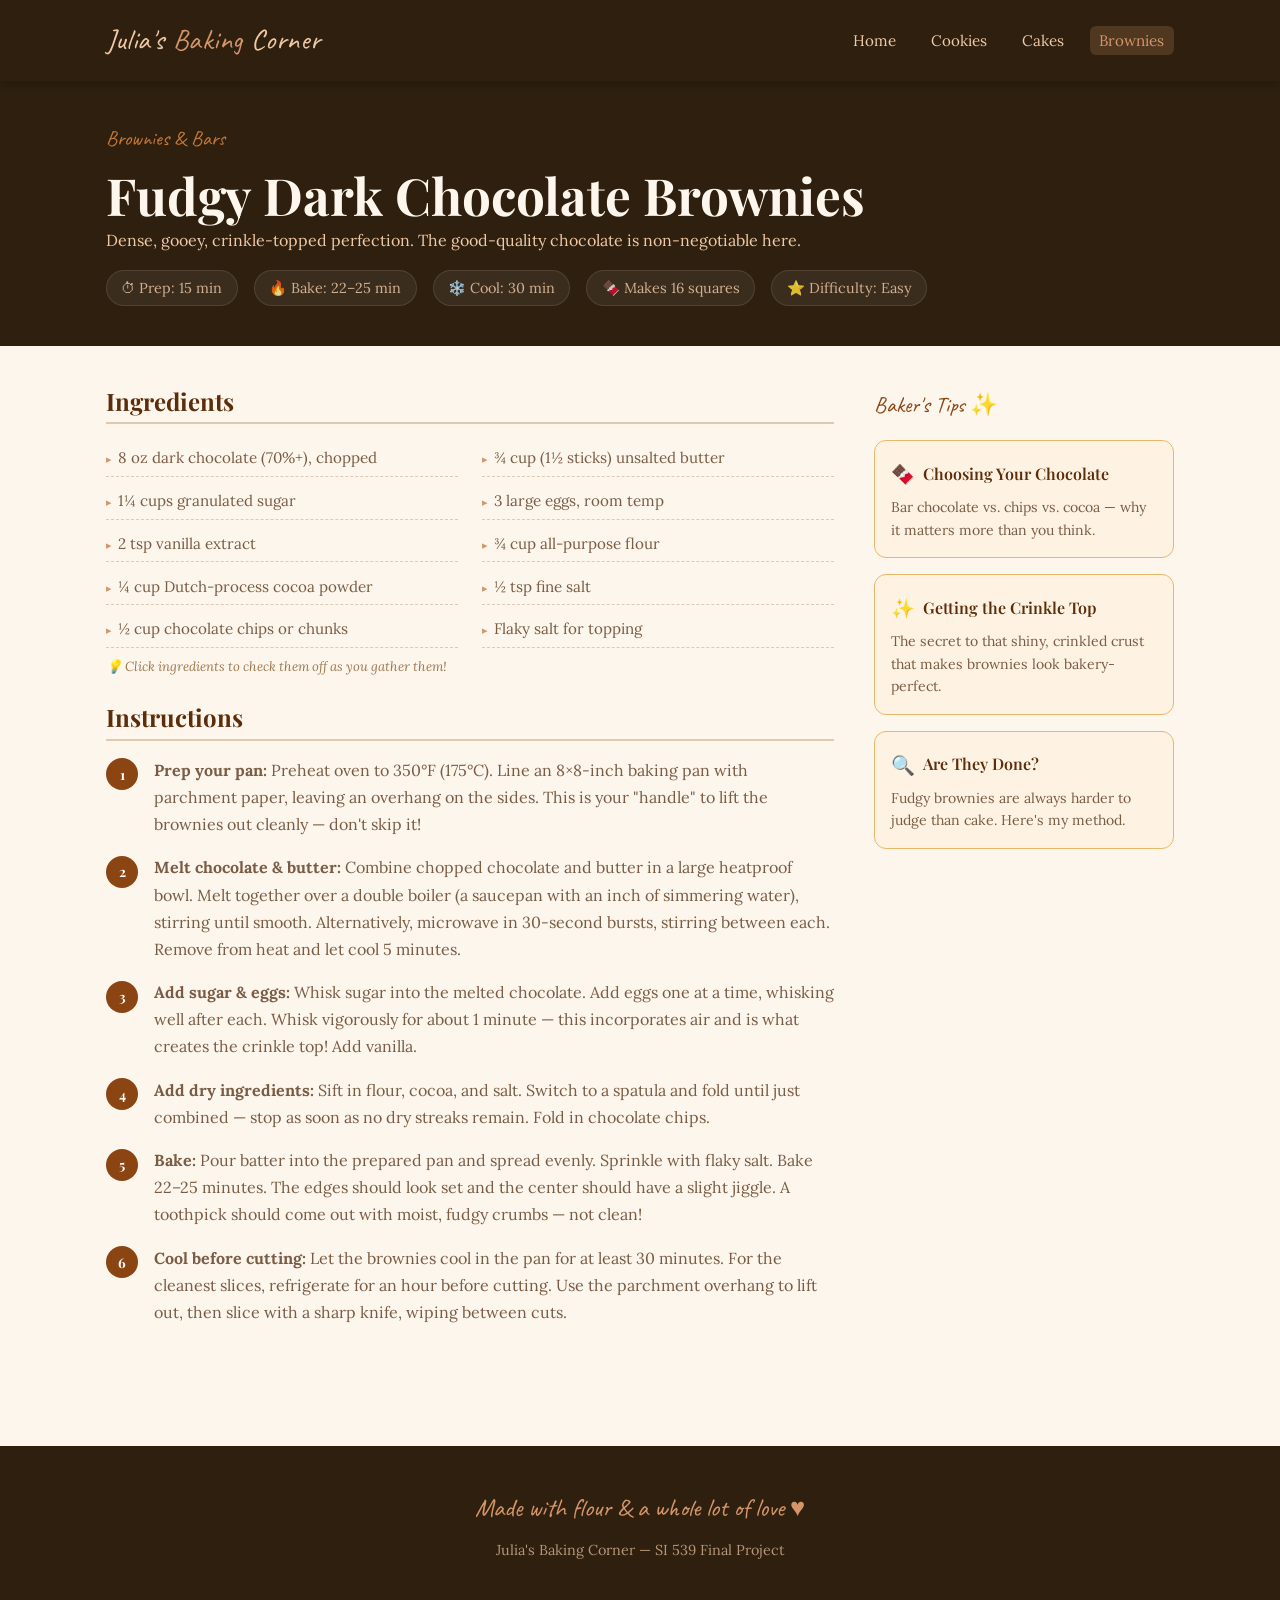
==== brownies.html @ 5f2f57ef "Add files via upload" ====
<!DOCTYPE html>
<html lang="en">
<head>
  <meta charset="UTF-8" />
  <meta name="viewport" content="width=device-width, initial-scale=1.0" />
  <title>Fudgy Dark Chocolate Brownies — Julia's Baking Corner</title>
  <link rel="preconnect" href="https://fonts.googleapis.com" />
  <link rel="preconnect" href="https://fonts.gstatic.com" crossorigin />
  <link href="https://fonts.googleapis.com/css2?family=Playfair+Display:ital,wght@0,400;0,700;1,400&family=Lora:ital,wght@0,400;0,600;1,400&family=Caveat:wght@400;600&display=swap" rel="stylesheet" />
  <link rel="stylesheet" href="css/style.css" />
</head>
<body>

  <!-- HEADER -->
  <header class="site-header" role="banner">
    <div class="container">
      <a href="index.html" class="site-logo">Julia's <span>Baking</span> Corner</a>
      <nav class="site-nav" aria-label="Main navigation">
        <ul>
          <li><a href="index.html">Home</a></li>
          <li><a href="cookies.html">Cookies</a></li>
          <li><a href="cakes.html">Cakes</a></li>
          <li><a href="brownies.html" class="active">Brownies</a></li>
        </ul>
      </nav>
    </div>
  </header>

  <!-- RECIPE HERO -->
  <section class="recipe-page-hero" aria-labelledby="recipe-title">
    <div class="container">
      <span class="handwritten">Brownies &amp; Bars</span>
      <h1 id="recipe-title">Fudgy Dark Chocolate Brownies</h1>
      <p>Dense, gooey, crinkle-topped perfection. The good-quality chocolate is non-negotiable here.</p>
      <div class="recipe-meta-bar" aria-label="Recipe details">
        <span>⏱ Prep: 15 min</span>
        <span>🔥 Bake: 22–25 min</span>
        <span>❄️ Cool: 30 min</span>
        <span>🍫 Makes 16 squares</span>
        <span>⭐ Difficulty: Easy</span>
      </div>
    </div>
  </section>

  <!-- RECIPE CONTENT GRID -->
  <main>
    <div class="container">
      <div class="recipe-content-grid">

        <!-- MAIN CONTENT -->
        <div class="recipe-main">

          <h2>Ingredients</h2>
          <ul class="ingredients-list" aria-label="Ingredients — click to check off">
            <li>8 oz dark chocolate (70%+), chopped</li>
            <li>¾ cup (1½ sticks) unsalted butter</li>
            <li>1¼ cups granulated sugar</li>
            <li>3 large eggs, room temp</li>
            <li>2 tsp vanilla extract</li>
            <li>¾ cup all-purpose flour</li>
            <li>¼ cup Dutch-process cocoa powder</li>
            <li>½ tsp fine salt</li>
            <li>½ cup chocolate chips or chunks</li>
            <li>Flaky salt for topping</li>
          </ul>
          <p style="font-size:0.82rem; color: var(--color-text-light); margin-top: 0.5rem;"><em>💡 Click ingredients to check them off as you gather them!</em></p>

          <h2>Instructions</h2>
          <ol class="steps-list" aria-label="Recipe steps — click a step to highlight it">
            <li><span class="step-text"><strong>Prep your pan:</strong> Preheat oven to 350°F (175°C). Line an 8×8-inch baking pan with parchment paper, leaving an overhang on the sides. This is your "handle" to lift the brownies out cleanly — don't skip it!</span></li>
            <li><span class="step-text"><strong>Melt chocolate &amp; butter:</strong> Combine chopped chocolate and butter in a large heatproof bowl. Melt together over a double boiler (a saucepan with an inch of simmering water), stirring until smooth. Alternatively, microwave in 30-second bursts, stirring between each. Remove from heat and let cool 5 minutes.</span></li>
            <li><span class="step-text"><strong>Add sugar &amp; eggs:</strong> Whisk sugar into the melted chocolate. Add eggs one at a time, whisking well after each. Whisk vigorously for about 1 minute — this incorporates air and is what creates the crinkle top! Add vanilla.</span></li>
            <li><span class="step-text"><strong>Add dry ingredients:</strong> Sift in flour, cocoa, and salt. Switch to a spatula and fold until just combined — stop as soon as no dry streaks remain. Fold in chocolate chips.</span></li>
            <li><span class="step-text"><strong>Bake:</strong> Pour batter into the prepared pan and spread evenly. Sprinkle with flaky salt. Bake 22–25 minutes. The edges should look set and the center should have a slight jiggle. A toothpick should come out with moist, fudgy crumbs — not clean!</span></li>
            <li><span class="step-text"><strong>Cool before cutting:</strong> Let the brownies cool in the pan for at least 30 minutes. For the cleanest slices, refrigerate for an hour before cutting. Use the parchment overhang to lift out, then slice with a sharp knife, wiping between cuts.</span></li>
          </ol>

        </div>

        <!-- TIPS SIDEBAR -->
        <aside class="tips-sidebar" aria-label="Baker's tips">
          <p class="sidebar-title">Baker's Tips ✨</p>

          <div class="tip-card" role="button" tabindex="0" onclick="openModal('modal-chocolate')" onkeypress="if(event.key==='Enter') openModal('modal-chocolate')" aria-haspopup="dialog">
            <div class="tip-card-header">
              <span class="tip-icon" aria-hidden="true">🍫</span>
              Choosing Your Chocolate
            </div>
            <p>Bar chocolate vs. chips vs. cocoa — why it matters more than you think.</p>
          </div>

          <div class="tip-card" role="button" tabindex="0" onclick="openModal('modal-crinkle')" onkeypress="if(event.key==='Enter') openModal('modal-crinkle')" aria-haspopup="dialog">
            <div class="tip-card-header">
              <span class="tip-icon" aria-hidden="true">✨</span>
              Getting the Crinkle Top
            </div>
            <p>The secret to that shiny, crinkled crust that makes brownies look bakery-perfect.</p>
          </div>

          <div class="tip-card" role="button" tabindex="0" onclick="openModal('modal-done')" onkeypress="if(event.key==='Enter') openModal('modal-done')" aria-haspopup="dialog">
            <div class="tip-card-header">
              <span class="tip-icon" aria-hidden="true">🔍</span>
              Are They Done?
            </div>
            <p>Fudgy brownies are always harder to judge than cake. Here's my method.</p>
          </div>
        </aside>

      </div>
    </div>
  </main>

  <!-- MODALS -->
  <div class="modal-overlay" id="modal-chocolate" role="dialog" aria-modal="true" aria-labelledby="modal-choc-title" aria-hidden="true">
    <div class="modal">
      <button class="modal-close" onclick="closeModal('modal-chocolate')" aria-label="Close tip">✕</button>
      <h3 id="modal-choc-title">🍫 Choosing Your Chocolate</h3>
      <p>Use the best chocolate you can afford — it's the star of the show. I use a 70% dark chocolate bar (Lindt or Guittard are great options). Avoid chocolate chips for the melted base, as they contain stabilizers that affect the texture. Save chips or chopped chocolate for the fold-in at the end — those little pools of melted chocolate in the final brownie are magical. Dutch-process cocoa (vs. natural) gives a deeper, darker, less acidic chocolate flavor and is worth seeking out.</p>
    </div>
  </div>

  <div class="modal-overlay" id="modal-crinkle" role="dialog" aria-modal="true" aria-labelledby="modal-crinkle-title" aria-hidden="true">
    <div class="modal">
      <button class="modal-close" onclick="closeModal('modal-crinkle')" aria-label="Close tip">✕</button>
      <h3 id="modal-crinkle-title">✨ Getting the Crinkle Top</h3>
      <p>That shiny, crinkled crust comes from vigorously whisking the eggs and sugar into the melted chocolate — this dissolves the sugar and incorporates air, which rises to the surface during baking and creates that gorgeous crust. Two things help: (1) whisk hard for a full minute after adding the eggs, and (2) make sure the chocolate is not too hot when you add the eggs or you'll scramble them. Room temperature eggs also help the mixture come together smoothly.</p>
    </div>
  </div>

  <div class="modal-overlay" id="modal-done" role="dialog" aria-modal="true" aria-labelledby="modal-done-title" aria-hidden="true">
    <div class="modal">
      <button class="modal-close" onclick="closeModal('modal-done')" aria-label="Close tip">✕</button>
      <h3 id="modal-done-title">🔍 Are They Done?</h3>
      <p>The toothpick test works differently for brownies — you're NOT looking for a clean toothpick. A clean toothpick means overbaked and dry. You want moist, fudgy crumbs clinging to it. The edges should look set and slightly pull away from the pan, while the center still has a very slight jiggle. When in doubt, err on the side of underbaking — brownies continue to set as they cool. If they look perfectly done in the oven, they'll be dry by the time you eat them.</p>
    </div>
  </div>

  <!-- FOOTER -->
  <footer class="site-footer" role="contentinfo">
    <div class="container">
      <span class="handwritten">Made with flour &amp; a whole lot of love ♥</span>
      <p>Julia's Baking Corner &mdash; SI 539 Final Project</p>
    </div>
  </footer>

  <script src="js/main.js"></script>
</body>
</html>
---- css/style.css ----
/* ===== CSS VARIABLES ===== */
:root {
  --color-bg: #fdf6ed;
  --color-bg-card: #fffaf4;
  --color-bg-dark: #2e1f0e;
  --color-primary: #8b4513;
  --color-primary-light: #c47a3a;
  --color-primary-dark: #5c2d0a;
  --color-accent: #d4956a;
  --color-accent-light: #f0c9a8;
  --color-text: #3b2310;
  --color-text-muted: #7a5c44;
  --color-text-light: #a07850;
  --color-border: #e0c9b0;
  --color-tip-bg: #fef3e2;
  --color-tip-border: #e8b76a;

  --font-heading: 'Playfair Display', 'Georgia', serif;
  --font-body: 'Lora', 'Georgia', serif;
  --font-hand: 'Caveat', cursive;

  --radius-sm: 6px;
  --radius-md: 12px;
  --radius-lg: 20px;
  --radius-pill: 50px;

  --shadow-soft: 0 2px 12px rgba(139, 69, 19, 0.1);
  --shadow-card: 0 4px 20px rgba(139, 69, 19, 0.12);

  --spacing-xs: 0.5rem;
  --spacing-sm: 1rem;
  --spacing-md: 1.5rem;
  --spacing-lg: 2.5rem;
  --spacing-xl: 4rem;

  --transition: 0.3s ease;
  --max-width: 1100px;
}

/* ===== RESET ===== */
*, *::before, *::after {
  box-sizing: border-box;
  margin: 0;
  padding: 0;
}

html {
  scroll-behavior: smooth;
}

body {
  font-family: var(--font-body);
  background-color: var(--color-bg);
  color: var(--color-text);
  line-height: 1.7;
  font-size: 1rem;
}

img {
  max-width: 100%;
  display: block;
}

a {
  color: var(--color-primary);
  text-decoration: none;
  transition: color var(--transition);
}

a:hover {
  color: var(--color-primary-light);
}

ul {
  list-style: none;
}

/* ===== TYPOGRAPHY ===== */
h1, h2, h3, h4 {
  font-family: var(--font-heading);
  color: var(--color-primary-dark);
  line-height: 1.25;
}

h1 { font-size: clamp(2rem, 5vw, 3.2rem); }
h2 { font-size: clamp(1.5rem, 3vw, 2.2rem); }
h3 { font-size: clamp(1.2rem, 2.5vw, 1.6rem); }

.handwritten {
  font-family: var(--font-hand);
  font-size: 1.3em;
  color: var(--color-primary-light);
}

/* ===== LAYOUT ===== */
.container {
  max-width: var(--max-width);
  margin: 0 auto;
  padding: 0 var(--spacing-sm);
}

/* ===== HEADER / NAV ===== */
.site-header {
  background-color: var(--color-bg-dark);
  padding: var(--spacing-sm) 0;
  position: sticky;
  top: 0;
  z-index: 100;
  box-shadow: 0 2px 10px rgba(0,0,0,0.2);
}

.site-header .container {
  display: flex;
  align-items: center;
  justify-content: space-between;
  flex-wrap: wrap;
  gap: var(--spacing-xs);
}

.site-logo {
  font-family: var(--font-hand);
  font-size: 1.8rem;
  color: var(--color-accent-light);
  text-decoration: none;
  letter-spacing: 0.02em;
}

.site-logo span {
  color: var(--color-accent);
}

.site-nav ul {
  display: flex;
  gap: var(--spacing-sm);
  flex-wrap: wrap;
}

.site-nav a {
  color: var(--color-accent-light);
  font-family: var(--font-body);
  font-size: 0.95rem;
  padding: 0.3rem 0.6rem;
  border-radius: var(--radius-sm);
  transition: background var(--transition), color var(--transition);
}

.site-nav a:hover,
.site-nav a.active {
  background-color: rgba(212, 149, 106, 0.2);
  color: var(--color-accent);
}

/* ===== HERO ===== */
.hero {
  background-color: var(--color-bg-dark);
  color: var(--color-accent-light);
  padding: var(--spacing-xl) 0;
  text-align: center;
  position: relative;
  overflow: hidden;
}

.hero::before {
  content: '';
  position: absolute;
  inset: 0;
  background: radial-gradient(ellipse at 60% 40%, rgba(196, 122, 58, 0.12) 0%, transparent 70%);
  pointer-events: none;
}

.hero-eyebrow {
  font-family: var(--font-hand);
  font-size: 1.4rem;
  color: var(--color-accent);
  display: block;
  margin-bottom: 0.5rem;
}

.hero h1 {
  color: #fdf6ed;
  margin-bottom: var(--spacing-sm);
}

.hero p {
  font-size: 1.1rem;
  color: var(--color-accent-light);
  max-width: 580px;
  margin: 0 auto var(--spacing-md);
  opacity: 0.9;
}

.btn {
  display: inline-block;
  padding: 0.75rem 1.8rem;
  border-radius: var(--radius-pill);
  font-family: var(--font-body);
  font-size: 1rem;
  font-weight: 600;
  cursor: pointer;
  border: none;
  transition: transform var(--transition), background var(--transition);
}

.btn:hover {
  transform: translateY(-2px);
}

.btn-primary {
  background-color: var(--color-primary);
  color: #fff;
}

.btn-primary:hover {
  background-color: var(--color-primary-dark);
  color: #fff;
}

.btn-outline {
  background: transparent;
  border: 2px solid var(--color-accent);
  color: var(--color-accent);
}

.btn-outline:hover {
  background: var(--color-accent);
  color: #fff;
}

/* ===== SECTION STYLES ===== */
.section {
  padding: var(--spacing-xl) 0;
}

.section-label {
  font-family: var(--font-hand);
  font-size: 1.1rem;
  color: var(--color-primary-light);
  display: block;
  margin-bottom: 0.4rem;
  letter-spacing: 0.05em;
}

.section-title {
  margin-bottom: var(--spacing-md);
}

.divider {
  width: 60px;
  height: 3px;
  background: var(--color-accent);
  border-radius: 2px;
  margin: var(--spacing-sm) 0 var(--spacing-md);
}

/* ===== RECIPE CARDS GRID ===== */
.recipe-grid {
  display: grid;
  grid-template-columns: repeat(auto-fit, minmax(280px, 1fr));
  gap: var(--spacing-md);
  margin-top: var(--spacing-md);
}

.recipe-card {
  background-color: var(--color-bg-card);
  border: 1px solid var(--color-border);
  border-radius: var(--radius-lg);
  overflow: hidden;
  box-shadow: var(--shadow-card);
  transition: transform var(--transition), box-shadow var(--transition);
}

.recipe-card:hover {
  transform: translateY(-4px);
  box-shadow: 0 8px 30px rgba(139, 69, 19, 0.18);
}

.recipe-card-img {
  width: 100%;
  height: 200px;
  object-fit: cover;
  background-color: var(--color-accent-light);
  display: flex;
  align-items: center;
  justify-content: center;
  font-size: 4rem;
}

.recipe-card-body {
  padding: var(--spacing-sm) var(--spacing-md);
}

.recipe-card-tag {
  display: inline-block;
  background-color: var(--color-tip-bg);
  color: var(--color-primary);
  font-size: 0.78rem;
  font-family: var(--font-body);
  font-weight: 600;
  letter-spacing: 0.08em;
  text-transform: uppercase;
  padding: 0.2rem 0.7rem;
  border-radius: var(--radius-pill);
  margin-bottom: 0.5rem;
}

.recipe-card h3 {
  margin-bottom: 0.4rem;
  font-size: 1.3rem;
}

.recipe-card p {
  color: var(--color-text-muted);
  font-size: 0.93rem;
  margin-bottom: var(--spacing-sm);
}

.recipe-card-meta {
  display: flex;
  gap: var(--spacing-sm);
  font-size: 0.85rem;
  color: var(--color-text-light);
}

.recipe-card-meta span::before {
  content: '⏱ ';
}

.recipe-card-meta span:last-child::before {
  content: '🍽 ';
}

/* ===== ABOUT STRIP ===== */
.about-strip {
  background-color: var(--color-tip-bg);
  border-top: 1px solid var(--color-tip-border);
  border-bottom: 1px solid var(--color-tip-border);
}

.about-strip .container {
  display: grid;
  grid-template-columns: 1fr 1fr;
  gap: var(--spacing-lg);
  align-items: center;
}

.about-text p {
  color: var(--color-text-muted);
  margin-bottom: var(--spacing-sm);
}

.about-illustration {
  text-align: center;
  font-size: 8rem;
  line-height: 1;
}

/* ===== RECIPE PAGE LAYOUT ===== */
.recipe-page-hero {
  background-color: var(--color-bg-dark);
  padding: var(--spacing-lg) 0;
  color: var(--color-accent-light);
}

.recipe-page-hero h1 {
  color: #fdf6ed;
}

.recipe-page-hero .handwritten {
  display: block;
  margin-bottom: 0.4rem;
}

.recipe-meta-bar {
  display: flex;
  flex-wrap: wrap;
  gap: var(--spacing-sm);
  margin-top: var(--spacing-sm);
  font-size: 0.9rem;
  color: var(--color-accent-light);
  opacity: 0.85;
}

.recipe-meta-bar span {
  background: rgba(255,255,255,0.08);
  padding: 0.3rem 0.9rem;
  border-radius: var(--radius-pill);
  border: 1px solid rgba(255,255,255,0.12);
}

/* ===== RECIPE CONTENT GRID ===== */
.recipe-content-grid {
  display: grid;
  grid-template-columns: 1fr 300px;
  gap: var(--spacing-lg);
  align-items: start;
  padding: var(--spacing-lg) 0;
}

.recipe-main h2 {
  font-size: 1.5rem;
  margin: var(--spacing-md) 0 var(--spacing-sm);
  padding-bottom: 0.4rem;
  border-bottom: 2px solid var(--color-border);
}

.recipe-main h2:first-child {
  margin-top: 0;
}

.ingredients-list {
  display: grid;
  grid-template-columns: 1fr 1fr;
  gap: 0.4rem 1.5rem;
}

.ingredients-list li {
  font-size: 0.95rem;
  color: var(--color-text-muted);
  padding: 0.3rem 0;
  border-bottom: 1px dashed var(--color-border);
  display: flex;
  align-items: baseline;
  gap: 0.4rem;
}

.ingredients-list li::before {
  content: '▸';
  color: var(--color-accent);
  font-size: 0.7rem;
  flex-shrink: 0;
}

.steps-list {
  counter-reset: steps;
}

.steps-list li {
  counter-increment: steps;
  display: flex;
  gap: var(--spacing-sm);
  margin-bottom: var(--spacing-sm);
  align-items: flex-start;
}

.steps-list li::before {
  content: counter(steps);
  min-width: 32px;
  height: 32px;
  background-color: var(--color-primary);
  color: #fff;
  border-radius: 50%;
  display: flex;
  align-items: center;
  justify-content: center;
  font-size: 0.85rem;
  font-weight: 700;
  font-family: var(--font-heading);
  flex-shrink: 0;
  margin-top: 0.1rem;
}

.step-text {
  color: var(--color-text-muted);
  line-height: 1.7;
}

/* ===== TIPS SIDEBAR ===== */
.tips-sidebar {
  position: sticky;
  top: 80px;
}

.tip-card {
  background-color: var(--color-tip-bg);
  border: 1px solid var(--color-tip-border);
  border-radius: var(--radius-md);
  padding: var(--spacing-sm);
  margin-bottom: var(--spacing-sm);
  cursor: pointer;
  transition: box-shadow var(--transition);
}

.tip-card:hover {
  box-shadow: var(--shadow-soft);
}

.tip-card-header {
  display: flex;
  align-items: center;
  gap: 0.5rem;
  font-family: var(--font-heading);
  font-size: 1rem;
  color: var(--color-primary-dark);
  font-weight: 600;
  margin-bottom: 0.4rem;
}

.tip-icon {
  font-size: 1.2rem;
}

.tip-card p {
  font-size: 0.88rem;
  color: var(--color-text-muted);
  line-height: 1.6;
}

.sidebar-title {
  font-family: var(--font-hand);
  font-size: 1.4rem;
  color: var(--color-primary);
  margin-bottom: var(--spacing-sm);
}

/* ===== MODAL ===== */
.modal-overlay {
  display: none;
  position: fixed;
  inset: 0;
  background: rgba(46, 31, 14, 0.6);
  z-index: 200;
  align-items: center;
  justify-content: center;
  padding: var(--spacing-sm);
}

.modal-overlay.active {
  display: flex;
}

.modal {
  background: var(--color-bg-card);
  border-radius: var(--radius-lg);
  padding: var(--spacing-md);
  max-width: 480px;
  width: 100%;
  box-shadow: 0 12px 40px rgba(0,0,0,0.3);
  animation: modalIn 0.25s ease;
}

@keyframes modalIn {
  from { opacity: 0; transform: scale(0.95) translateY(10px); }
  to   { opacity: 1; transform: scale(1) translateY(0); }
}

.modal-close {
  float: right;
  background: none;
  border: none;
  font-size: 1.4rem;
  cursor: pointer;
  color: var(--color-text-muted);
  line-height: 1;
  transition: color var(--transition);
}

.modal-close:hover {
  color: var(--color-primary);
}

.modal h3 {
  margin-bottom: var(--spacing-sm);
  padding-right: 2rem;
}

.modal p {
  color: var(--color-text-muted);
  font-size: 0.95rem;
}

/* ===== FOOTER ===== */
.site-footer {
  background-color: var(--color-bg-dark);
  color: var(--color-accent-light);
  text-align: center;
  padding: var(--spacing-lg) 0;
  margin-top: var(--spacing-xl);
}

.site-footer p {
  opacity: 0.7;
  font-size: 0.9rem;
}

.site-footer .handwritten {
  font-size: 1.6rem;
  display: block;
  margin-bottom: 0.5rem;
  color: var(--color-accent);
}

/* ===== RESPONSIVE ===== */
@media (max-width: 768px) {
  .about-strip .container {
    grid-template-columns: 1fr;
  }

  .about-illustration {
    font-size: 5rem;
  }

  .recipe-content-grid {
    grid-template-columns: 1fr;
  }

  .tips-sidebar {
    position: static;
  }

  .ingredients-list {
    grid-template-columns: 1fr;
  }
}

@media (max-width: 500px) {
  .site-header .container {
    flex-direction: column;
    text-align: center;
  }
}

/* ===== REDUCED MOTION ===== */
@media (prefers-reduced-motion: reduce) {
  *, *::before, *::after {
    animation-duration: 0.01ms !important;
    animation-iteration-count: 1 !important;
    transition-duration: 0.01ms !important;
    scroll-behavior: auto !important;
  }
}
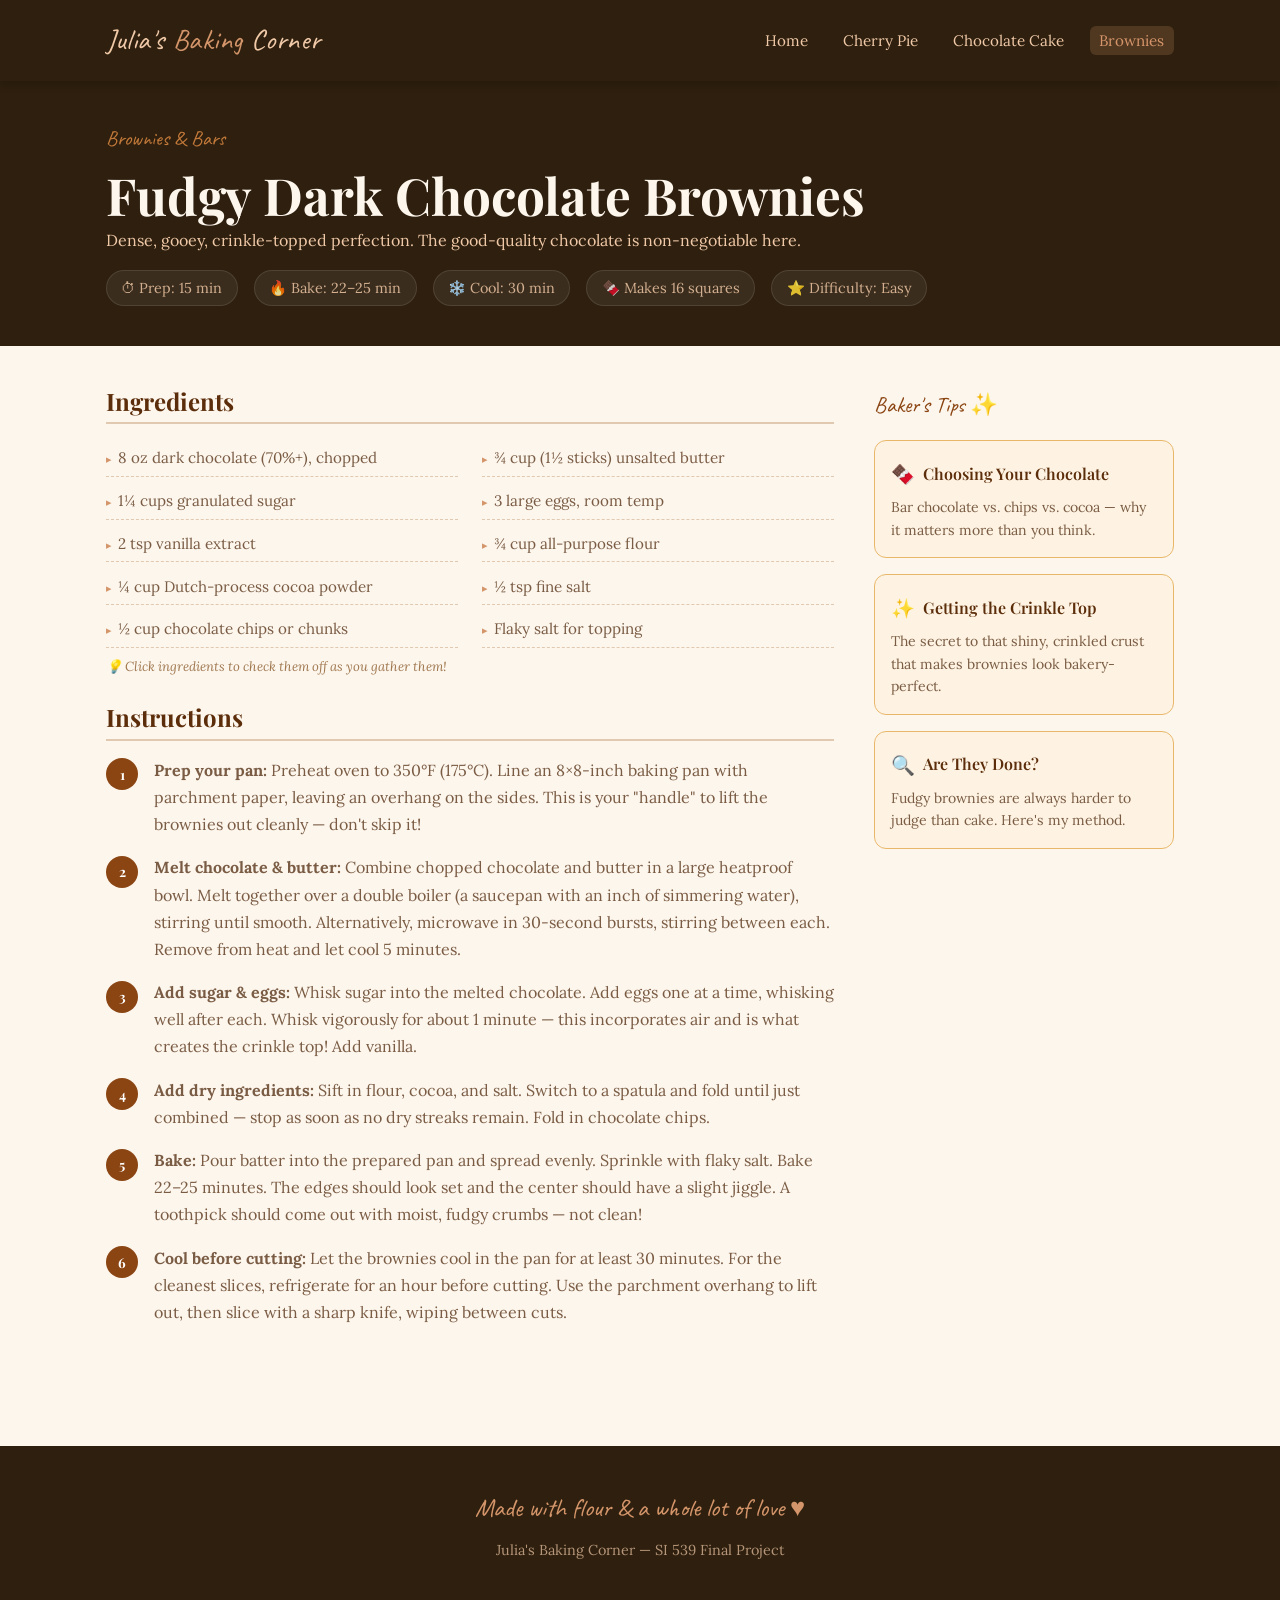
==== commit f0874c3f: "Add files via upload" ====
--- a/brownies.html
+++ b/brownies.html
@@ -18,8 +18,8 @@
       <nav class="site-nav" aria-label="Main navigation">
         <ul>
           <li><a href="index.html">Home</a></li>
-          <li><a href="cookies.html">Cookies</a></li>
-          <li><a href="cakes.html">Cakes</a></li>
+          <li><a href="pie.html">Cherry Pie</a></li>
+          <li><a href="cake.html">Chocolate Cake</a></li>
           <li><a href="brownies.html" class="active">Brownies</a></li>
         </ul>
       </nav>
--- a/css/style.css
+++ b/css/style.css
@@ -361,6 +361,36 @@
   color: var(--color-accent-light);
 }
 
+.recipe-hero-inner {
+  display: flex;
+  align-items: center;
+  gap: var(--spacing-lg);
+}
+
+.recipe-hero-text {
+  flex: 1;
+}
+
+.recipe-hero-img {
+  width: 320px;
+  height: 320px;
+  object-fit: cover;
+  border-radius: var(--radius-lg);
+  flex-shrink: 0;
+  border: 3px solid rgba(255, 255, 255, 0.15);
+}
+
+@media (max-width: 768px) {
+  .recipe-hero-inner {
+    flex-direction: column;
+  }
+
+  .recipe-hero-img {
+    width: 100%;
+    height: 220px;
+  }
+}
+
 .recipe-page-hero h1 {
   color: #fdf6ed;
 }
@@ -462,6 +492,27 @@
 .step-text {
   color: var(--color-text-muted);
   line-height: 1.7;
+}
+
+.step-photo {
+  margin: 1rem 0 1.5rem 44px; /* 44px left indent lines it up past the step number circles */
+  border-radius: var(--radius-md);
+  overflow: hidden;
+}
+
+.step-photo img {
+  width: 100%;
+  max-width: 480px;
+  height: 240px;
+  object-fit: cover;
+  border-radius: var(--radius-md);
+}
+
+.step-photo figcaption {
+  font-size: 0.82rem;
+  color: var(--color-text-light);
+  font-style: italic;
+  margin-top: 0.4rem;
 }
 
 /* ===== TIPS SIDEBAR ===== */
